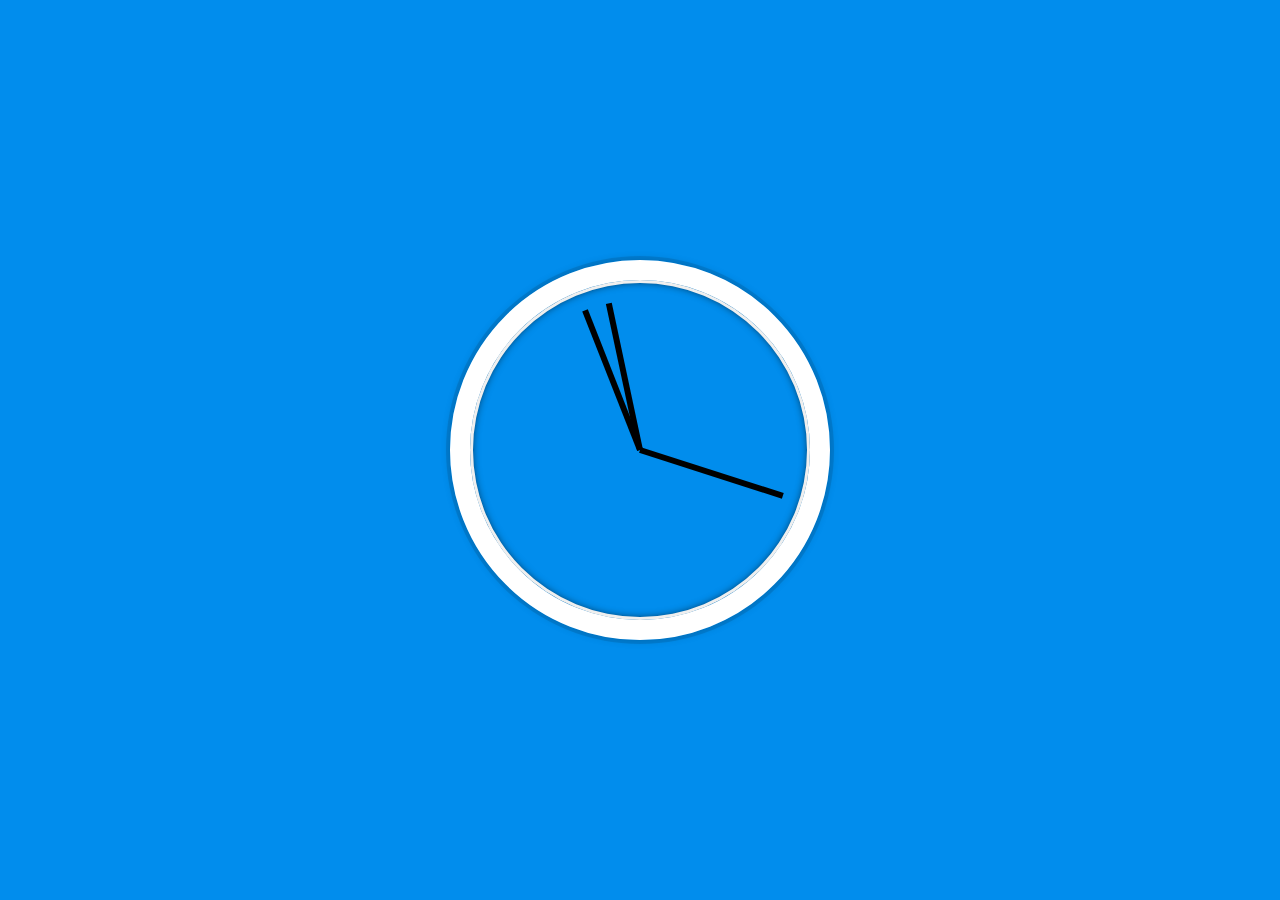
==== 02-js-css-clock/index.html @ 3a8d1d8e "Day 02: clock" ====
<!DOCTYPE html>
<html lang="en">
<head>
  <meta charset="UTF-8">
  <title>clock</title>
  <link rel="icon" href="https://fav.farm/" />
  <link rel="stylesheet" href="style.css">
  <script src="script.js" defer></script>
</head>
<body>
    <div class="clock">
      <div class="clock-face">
        <div class="hand hour-hand"></div>
        <div class="hand min-hand"></div>
        <div class="hand second-hand"></div>
      </div>
    </div>
</body>
</html>
---- 02-js-css-clock/style.css ----
html {
    background: #018DED url(https://unsplash.it/1500/1000?image=881&blur=5);
    background-size: cover;
    font-family: 'helvetica neue';
    text-align: center;
    font-size: 10px;
}

body {
    margin: 0;
    font-size: 2rem;
    display: flex;
    flex: 1;
    min-height: 100vh;
    align-items: center;
}

.clock {
    width: 30rem;
    height: 30rem;
    border: 20px solid white;
    border-radius: 50%;
    margin: 50px auto;
    position: relative;
    padding: 2rem;
    box-shadow:
    0 0 0 4px rgba(0,0,0,0.1),
    inset 0 0 0 3px #EFEFEF,
    inset 0 0 10px black,
    0 0 10px rgba(0,0,0,0.2);
}

.clock-face {
    position: relative;
    width: 100%;
    height: 100%;
    transform: translateY(-3px); /* account for the height of the clock hands */
}

.hand {
    width: 50%;
    height: 6px;
    background: black;
    position: absolute;
    top: 50%;
    transform-origin: 100%;
    transform: rotate(90deg);
    transition: all 0.05s;
    transition-timing-function: cubic-bezier(0.1, 2.7, 0.60, 1);
}
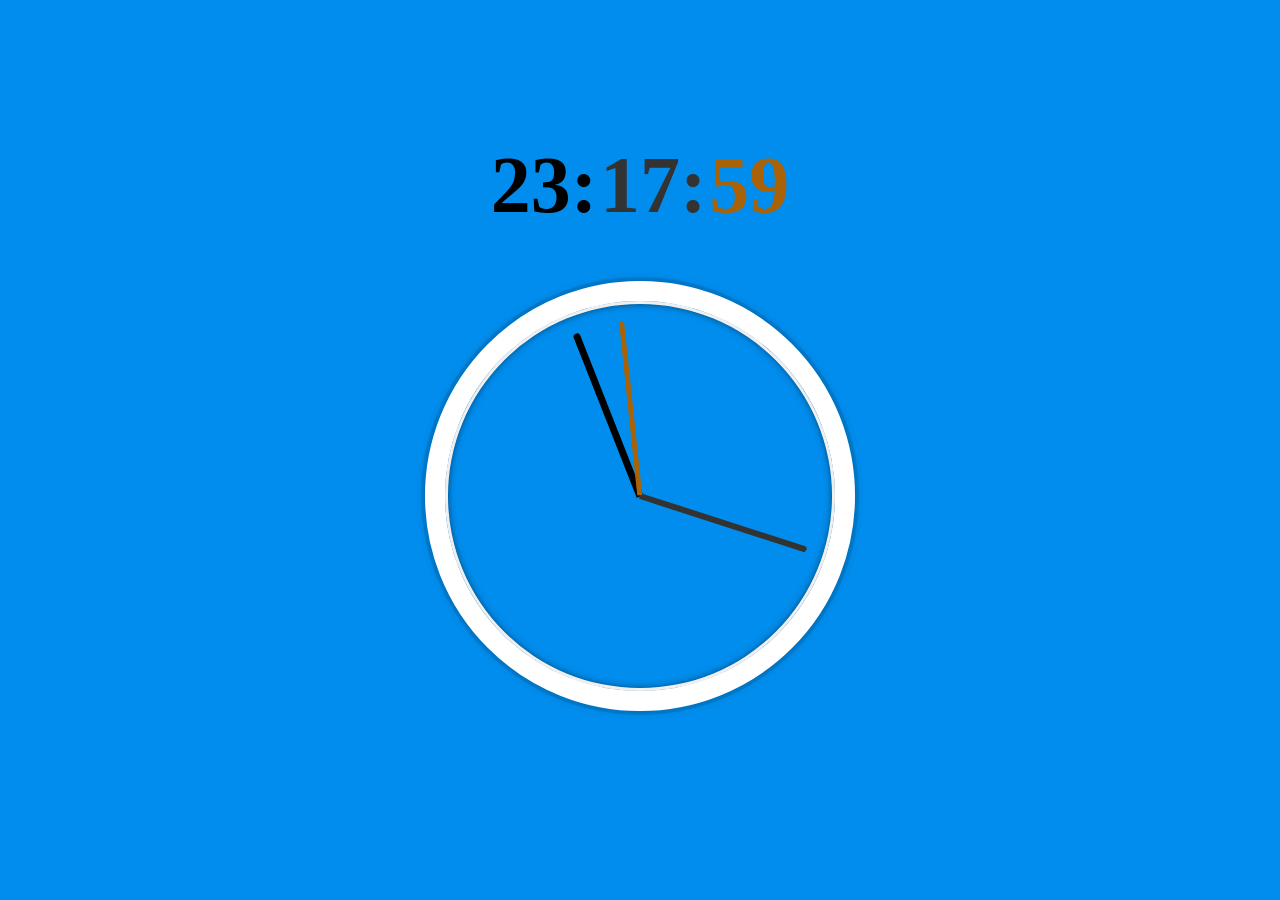
==== commit 961ab11b: "Added Digital clock display (HH:MM:SS)" ====
--- a/02-js-css-clock/index.html
+++ b/02-js-css-clock/index.html
@@ -8,6 +8,11 @@
   <script src="script.js" defer></script>
 </head>
 <body>
+  <div class="time">
+    <span data-list="hour"></span>
+    <span data-list="minute"></span>
+    <span data-list="second"></span>
+  </div>
     <div class="clock">
       <div class="clock-face">
         <div class="hand hour-hand"></div>
--- a/02-js-css-clock/style.css
+++ b/02-js-css-clock/style.css
@@ -8,16 +8,17 @@
 
 body {
     margin: 0;
-    font-size: 2rem;
     display: flex;
     flex: 1;
     min-height: 100vh;
+    flex-direction: column;
+    justify-content: center;
     align-items: center;
 }
 
 .clock {
-    width: 30rem;
-    height: 30rem;
+    width: 35rem;
+    height: 35rem;
     border: 20px solid white;
     border-radius: 50%;
     margin: 50px auto;
@@ -29,7 +30,10 @@
     inset 0 0 10px black,
     0 0 10px rgba(0,0,0,0.2);
 }
-
+.time span {
+    font-size: 8rem;
+    font-weight: bold;
+}
 .clock-face {
     position: relative;
     width: 100%;
@@ -39,12 +43,34 @@
 
 .hand {
     width: 50%;
-    height: 6px;
-    background: black;
     position: absolute;
     top: 50%;
     transform-origin: 100%;
     transform: rotate(90deg);
     transition: all 0.05s;
     transition-timing-function: cubic-bezier(0.1, 2.7, 0.60, 1);
+}
+.hour-hand {
+    background: black;
+    height: 7px;
+    border-radius: 10px 0 0 10px;
+}
+.min-hand {
+    background: #333333;
+    height: 6px;
+    border-radius: 10px 0 0 10px;
+}
+.second-hand {
+    background: rgb(169, 98, 5);
+    height: 4.5px;
+    border-radius: 10px 0 0 10px;
+}
+.time span[data-list='second'] {
+    color: rgb(169, 98, 5);
+}
+.time span[data-list='minute'] {
+    color: #333333;
+}
+.time span[data-list='hour'] {
+    color: black;
 }
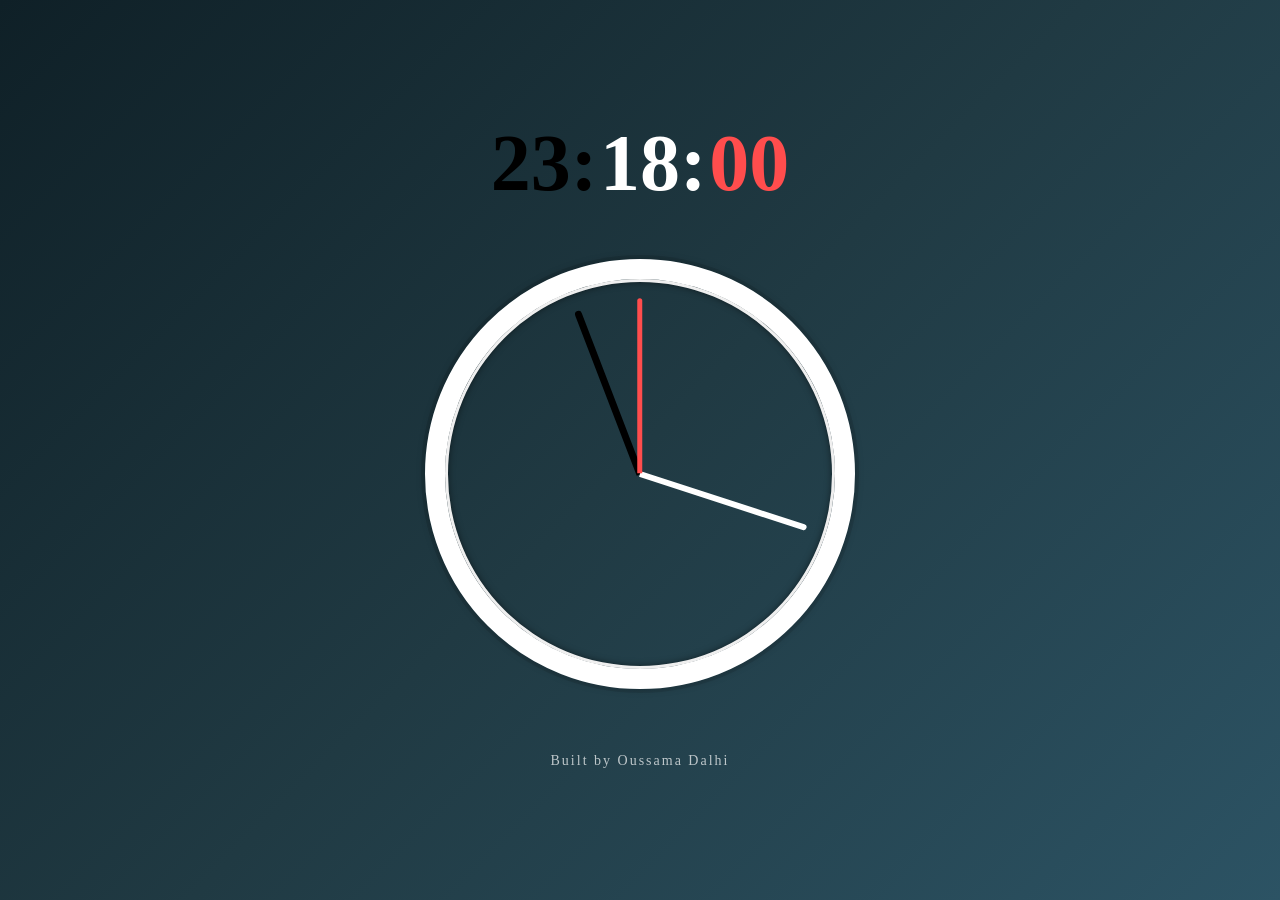
==== commit 79116db5: "update background" ====
--- a/02-js-css-clock/index.html
+++ b/02-js-css-clock/index.html
@@ -20,5 +20,8 @@
         <div class="hand second-hand"></div>
       </div>
     </div>
+    <div class="greet">
+      <p>Built by Oussama Dalhi</p>
+    </div>
 </body>
 </html>
--- a/02-js-css-clock/style.css
+++ b/02-js-css-clock/style.css
@@ -1,5 +1,5 @@
 html {
-    background: #018DED url(https://unsplash.it/1500/1000?image=881&blur=5);
+    background: linear-gradient(135deg, #0f2027, #203a43, #2c5364);
     background-size: cover;
     font-family: 'helvetica neue';
     text-align: center;
@@ -56,21 +56,29 @@
     border-radius: 10px 0 0 10px;
 }
 .min-hand {
-    background: #333333;
+    background: #fff;
     height: 6px;
     border-radius: 10px 0 0 10px;
 }
 .second-hand {
-    background: rgb(169, 98, 5);
+    /* background: rgb(169, 98, 5); */
+    background: #ff4d4d;
     height: 4.5px;
     border-radius: 10px 0 0 10px;
 }
 .time span[data-list='second'] {
-    color: rgb(169, 98, 5);
+    /* color: rgb(169, 98, 5); */
+    color: #ff4d4d;
 }
 .time span[data-list='minute'] {
-    color: #333333;
+    color: #fff;
 }
 .time span[data-list='hour'] {
     color: black;
+}
+.greet p {
+    color: #fff;
+    opacity: 0.7;
+    font-size: 14px;
+    letter-spacing: 2px;
 }
